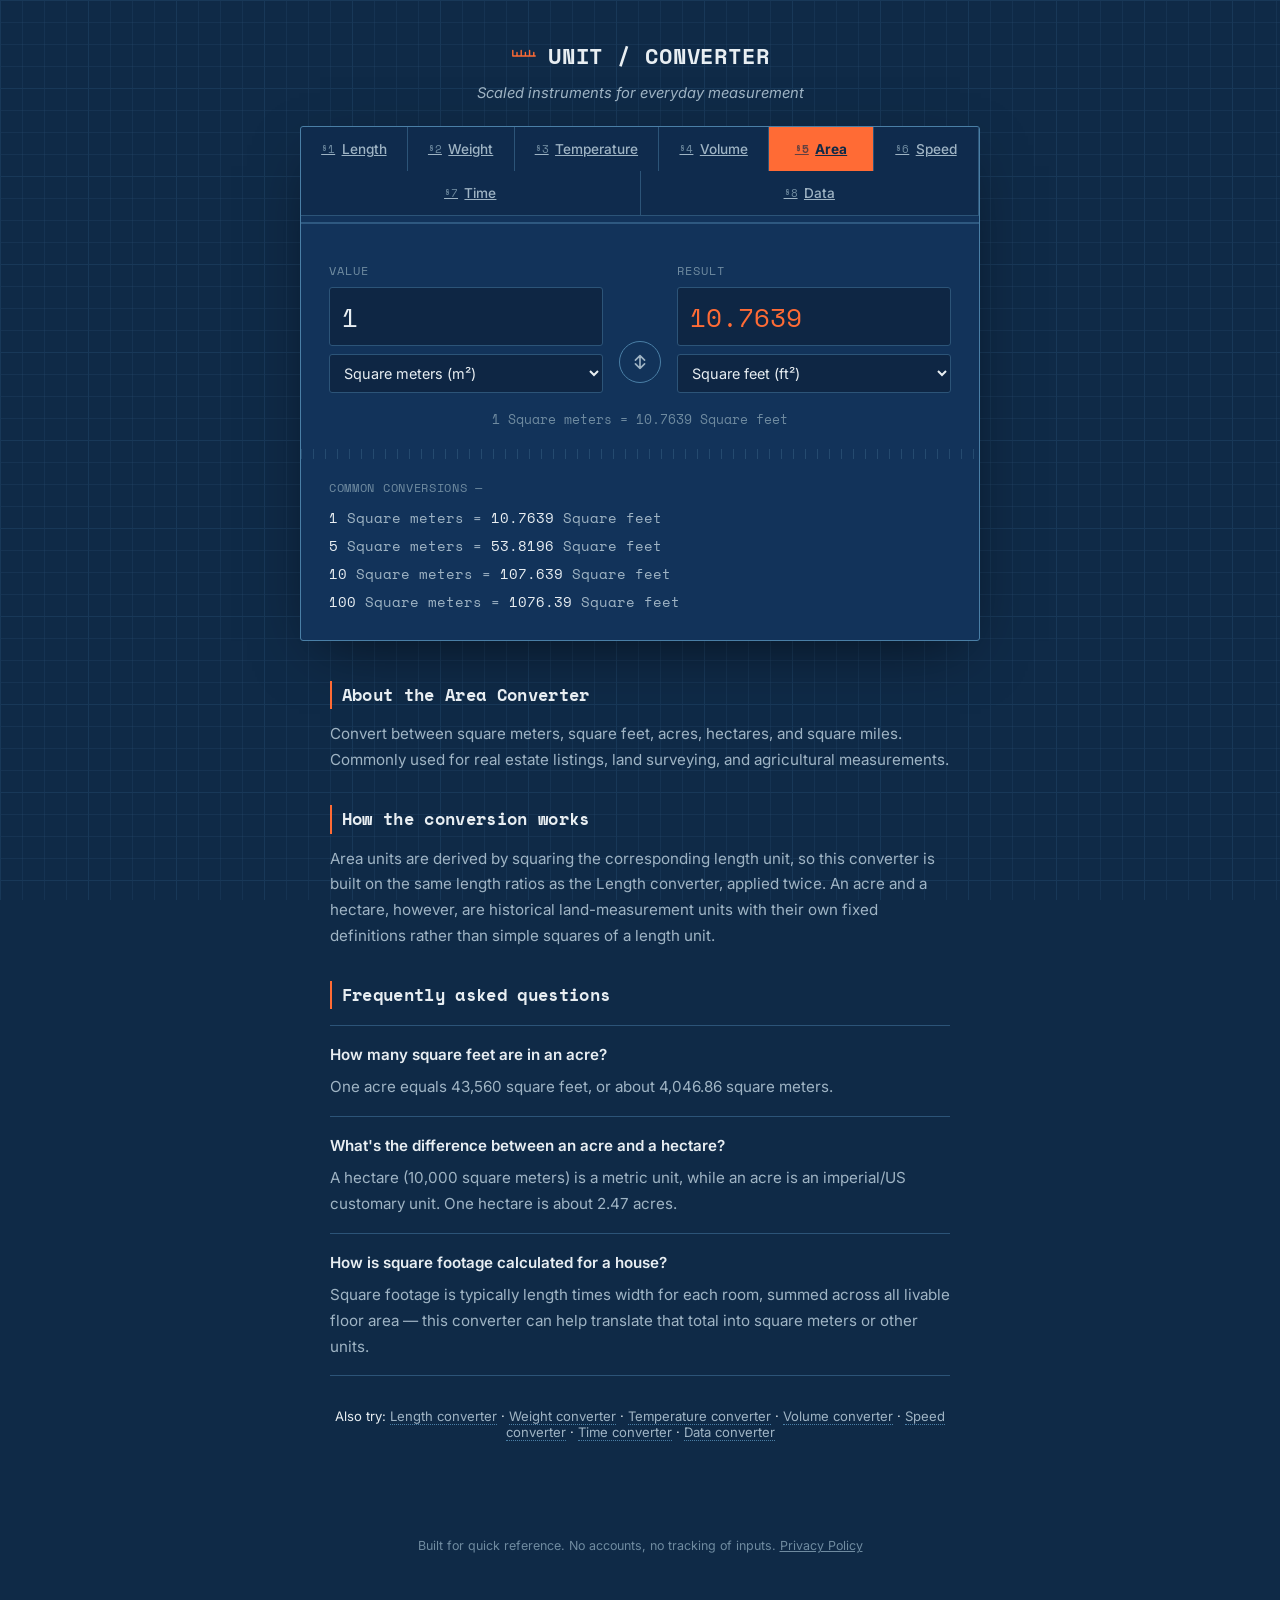
==== area.html @ 1e10d3f0 "make the site SEO friendly" ====
<!DOCTYPE html>
<html lang="en">
<head>
<meta charset="UTF-8">
<meta name="viewport" content="width=device-width, initial-scale=1.0">
<title>Area Converter — Square Meters, Acres, Hectares, Sq Ft</title>
<meta name="description" content="Convert area between square meters, square feet, acres, hectares, and square miles. Free instant area converter for real estate and land measurement.">
<link rel="preconnect" href="https://fonts.googleapis.com">
<link rel="preconnect" href="https://fonts.gstatic.com" crossorigin>
<link href="https://fonts.googleapis.com/css2?family=Space+Mono:wght@400;700&family=Inter:wght@400;500;600;700&display=swap" rel="stylesheet">
<link rel="stylesheet" href="style.css">
</head>
<body data-category="area">

<div class="grid-backdrop" aria-hidden="true"></div>

<header class="site-header">
  <div class="header-inner">
    <a href="index.html" class="wordmark" style="text-decoration:none;">
      <span class="wordmark-icon" aria-hidden="true">
        <svg viewBox="0 0 40 40" width="28" height="28">
          <path d="M4 20 L36 20 M4 20 L4 12 M10 20 L10 15 M16 20 L16 12 M22 20 L22 15 M28 20 L28 12 M34 20 L34 15" stroke="currentColor" stroke-width="2" fill="none" stroke-linecap="round"/>
        </svg>
      </span>
      <span>UNIT&nbsp;/&nbsp;CONVERTER</span>
    </a>
    <p class="header-tagline">Scaled instruments for everyday measurement</p>
  </div>
</header>

<main>
  <section class="converter-card" aria-labelledby="converter-heading">

    <nav class="category-rail" aria-label="Measurement category">
      <a class="cat-btn" href="index.html" data-category="length" aria-pressed="false">
        <span class="cat-index">§1</span> Length
      </a>
      <a class="cat-btn" href="weight.html" data-category="weight" aria-pressed="false">
        <span class="cat-index">§2</span> Weight
      </a>
      <a class="cat-btn" href="temperature.html" data-category="temperature" aria-pressed="false">
        <span class="cat-index">§3</span> Temperature
      </a>
      <a class="cat-btn" href="volume.html" data-category="volume" aria-pressed="false">
        <span class="cat-index">§4</span> Volume
      </a>
      <a class="cat-btn active" href="area.html" data-category="area" aria-pressed="true">
        <span class="cat-index">§5</span> Area
      </a>
      <a class="cat-btn" href="speed.html" data-category="speed" aria-pressed="false">
        <span class="cat-index">§6</span> Speed
      </a>
      <a class="cat-btn" href="time.html" data-category="time" aria-pressed="false">
        <span class="cat-index">§7</span> Time
      </a>
      <a class="cat-btn" href="data.html" data-category="data" aria-pressed="false">
        <span class="cat-index">§8</span> Data
      </a>
    </nav>

    <h1 id="converter-heading" class="sr-only">Area Converter</h1>

    <div class="ruler-divider" aria-hidden="true">
      <svg width="100%" height="14" preserveAspectRatio="none">
        <line x1="0" y1="7" x2="100%" y2="7" stroke="currentColor" stroke-width="1"/>
      </svg>
    </div>

    <div class="convert-panel">
      <div class="field-block">
        <label for="from-value">Value</label>
        <input type="number" id="from-value" inputmode="decimal" value="1" autocomplete="off">
        <select id="from-unit" aria-label="Convert from unit"></select>
      </div>

      <button id="swap-btn" class="swap-btn" aria-label="Swap units" title="Swap units">
        <svg viewBox="0 0 24 24" width="22" height="22">
          <path d="M7 10 L12 5 L17 10 M12 5.5 L12 19 M17 14 L12 19 L7 14 M12 18.5 L12 5" stroke="currentColor" stroke-width="1.8" fill="none" stroke-linecap="round" stroke-linejoin="round"/>
        </svg>
      </button>

      <div class="field-block">
        <label for="to-value">Result</label>
        <input type="text" id="to-value" readonly tabindex="-1">
        <select id="to-unit" aria-label="Convert to unit"></select>
      </div>
    </div>

    <p class="conversion-note" id="conversion-note" aria-live="polite"></p>

    <div class="tick-strip" aria-hidden="true"></div>

    <div class="quick-ref" id="quick-ref">
      <span class="quick-ref-label">Common conversions —</span>
      <div class="quick-ref-list" id="quick-ref-list"></div>
    </div>

  </section>

  <section class="page-content">
    <h2>About the Area Converter</h2>
    <p>Convert between square meters, square feet, acres, hectares, and square miles. Commonly used for real estate listings, land surveying, and agricultural measurements.</p>
    <h2>How the conversion works</h2>
    <p>Area units are derived by squaring the corresponding length unit, so this converter is built on the same length ratios as the Length converter, applied twice. An acre and a hectare, however, are historical land-measurement units with their own fixed definitions rather than simple squares of a length unit.</p>
    <h2>Frequently asked questions</h2>
    <dl>
      <div class="faq-item">
        <dt>How many square feet are in an acre?</dt>
        <dd>One acre equals 43,560 square feet, or about 4,046.86 square meters.</dd>
      </div>
      <div class="faq-item">
        <dt>What's the difference between an acre and a hectare?</dt>
        <dd>A hectare (10,000 square meters) is a metric unit, while an acre is an imperial/US customary unit. One hectare is about 2.47 acres.</dd>
      </div>
      <div class="faq-item">
        <dt>How is square footage calculated for a house?</dt>
        <dd>Square footage is typically length times width for each room, summed across all livable floor area — this converter can help translate that total into square meters or other units.</dd>
      </div>
    </dl>
  </section>

  <section class="site-nav-footer">
    <p>Also try: <a href="index.html">Length converter</a> · <a href="weight.html">Weight converter</a> · <a href="temperature.html">Temperature converter</a> · <a href="volume.html">Volume converter</a> · <a href="speed.html">Speed converter</a> · <a href="time.html">Time converter</a> · <a href="data.html">Data converter</a></p>
  </section>
</main>

<footer class="site-footer">
  <p>Built for quick reference. No accounts, no tracking of inputs. <a href="privacy-policy.html" style="color:inherit;">Privacy Policy</a></p>
</footer>

<script src="script.js"></script>
</body>
</html>
---- style.css ----
:root {
  --navy-deep: #0f2a47;
  --navy-panel: #12335a;
  --blue-line: #4a7fa6;
  --blue-line-dim: #2c5478;
  --accent: #ff6b35;
  --paper: #e8eef2;
  --paper-dim: #9fb4c4;
  --paper-faint: #6f8ba0;

  --font-display: 'Space Mono', 'Courier New', monospace;
  --font-body: 'Inter', -apple-system, sans-serif;

  --radius: 3px;
}

* { box-sizing: border-box; }

html { scroll-behavior: smooth; }

body {
  margin: 0;
  min-height: 100vh;
  background: var(--navy-deep);
  color: var(--paper);
  font-family: var(--font-body);
  position: relative;
  overflow-x: hidden;
}

.sr-only {
  position: absolute;
  width: 1px; height: 1px;
  padding: 0; margin: -1px;
  overflow: hidden;
  clip: rect(0,0,0,0);
  white-space: nowrap;
  border: 0;
}

/* Blueprint grid backdrop */
.grid-backdrop {
  position: fixed;
  inset: 0;
  z-index: 0;
  pointer-events: none;
  background-image:
    linear-gradient(var(--blue-line-dim) 1px, transparent 1px),
    linear-gradient(90deg, var(--blue-line-dim) 1px, transparent 1px),
    linear-gradient(rgba(74,127,166,0.35) 1px, transparent 1px),
    linear-gradient(90deg, rgba(74,127,166,0.35) 1px, transparent 1px);
  background-size: 88px 88px, 88px 88px, 22px 22px, 22px 22px;
  opacity: 0.35;
}

.site-header {
  position: relative;
  z-index: 1;
  padding: 2.5rem 1.5rem 1.5rem;
  text-align: center;
}

.header-inner {
  max-width: 720px;
  margin: 0 auto;
}

.wordmark {
  display: inline-flex;
  align-items: center;
  gap: 0.6rem;
  font-family: var(--font-display);
  font-weight: 700;
  font-size: 1.35rem;
  letter-spacing: 0.04em;
  color: var(--paper);
}

.wordmark-icon {
  color: var(--accent);
  display: inline-flex;
}

.header-tagline {
  margin: 0.6rem 0 0;
  color: var(--paper-dim);
  font-size: 0.92rem;
  font-style: italic;
}

main {
  position: relative;
  z-index: 1;
  max-width: 720px;
  margin: 0 auto;
  padding: 0 1.25rem 3rem;
}

.converter-card {
  background: var(--navy-panel);
  border: 1px solid var(--blue-line);
  border-radius: var(--radius);
  padding: 0;
  box-shadow: 0 20px 60px -20px rgba(0,0,0,0.6);
  overflow: hidden;
}

/* Category rail styled like instrument selector switches */
.category-rail {
  display: flex;
  flex-wrap: wrap;
  border-bottom: 1px solid var(--blue-line-dim);
  background: rgba(0,0,0,0.15);
}

.cat-btn {
  flex: 1 1 auto;
  min-width: 105px;
  background: transparent;
  border: none;
  border-right: 1px solid var(--blue-line-dim);
  color: var(--paper-dim);
  font-family: var(--font-body);
  font-weight: 500;
  font-size: 0.85rem;
  padding: 0.85rem 0.75rem;
  cursor: pointer;
  display: flex;
  align-items: center;
  justify-content: center;
  gap: 0.4rem;
  transition: background 0.15s ease, color 0.15s ease;
}

.cat-index {
  font-family: var(--font-display);
  font-size: 0.7rem;
  color: var(--paper-faint);
}

.cat-btn:hover {
  background: rgba(74,127,166,0.15);
  color: var(--paper);
}

.cat-btn.active {
  background: var(--accent);
  color: var(--navy-deep);
  font-weight: 700;
}

.cat-btn.active .cat-index {
  color: var(--navy-deep);
  opacity: 0.65;
}

.cat-btn:focus-visible,
.swap-btn:focus-visible,
select:focus-visible,
input:focus-visible {
  outline: 2px solid var(--accent);
  outline-offset: 2px;
}

.ruler-divider {
  color: var(--blue-line);
  line-height: 0;
}

.convert-panel {
  display: grid;
  grid-template-columns: 1fr auto 1fr;
  align-items: end;
  gap: 1rem;
  padding: 2rem 1.75rem 1rem;
}

.field-block {
  display: flex;
  flex-direction: column;
  gap: 0.5rem;
}

.field-block label {
  font-family: var(--font-display);
  font-size: 0.72rem;
  letter-spacing: 0.08em;
  text-transform: uppercase;
  color: var(--paper-faint);
}

.field-block input {
  background: rgba(0,0,0,0.25);
  border: 1px solid var(--blue-line-dim);
  border-radius: var(--radius);
  color: var(--paper);
  font-family: var(--font-display);
  font-size: 1.6rem;
  padding: 0.6rem 0.75rem;
  width: 100%;
  transition: border-color 0.15s ease;
}

.field-block input:focus {
  border-color: var(--accent);
}

.field-block input[readonly] {
  color: var(--accent);
  cursor: default;
}

.field-block select {
  background: rgba(0,0,0,0.25);
  border: 1px solid var(--blue-line-dim);
  border-radius: var(--radius);
  color: var(--paper);
  font-family: var(--font-body);
  font-size: 0.9rem;
  padding: 0.55rem 0.6rem;
  width: 100%;
  cursor: pointer;
}

.swap-btn {
  background: transparent;
  border: 1px solid var(--blue-line);
  border-radius: 50%;
  width: 42px;
  height: 42px;
  display: flex;
  align-items: center;
  justify-content: center;
  color: var(--paper-dim);
  cursor: pointer;
  margin-bottom: 0.6rem;
  transition: transform 0.2s ease, color 0.15s ease, border-color 0.15s ease;
}

.swap-btn:hover {
  color: var(--accent);
  border-color: var(--accent);
  transform: rotate(180deg);
}

.conversion-note {
  text-align: center;
  color: var(--paper-faint);
  font-size: 0.82rem;
  font-family: var(--font-display);
  margin: 0 0 1.25rem;
  min-height: 1.2em;
}

.tick-strip {
  height: 10px;
  background-image: repeating-linear-gradient(
    90deg,
    var(--blue-line-dim),
    var(--blue-line-dim) 1px,
    transparent 1px,
    transparent 12px
  );
  opacity: 0.7;
}

.quick-ref {
  padding: 1.25rem 1.75rem 1.75rem;
}

.quick-ref-label {
  font-family: var(--font-display);
  font-size: 0.72rem;
  letter-spacing: 0.06em;
  text-transform: uppercase;
  color: var(--paper-faint);
  display: block;
  margin-bottom: 0.75rem;
}

.quick-ref-list {
  display: flex;
  flex-wrap: wrap;
  gap: 0.5rem 1.5rem;
}

.quick-ref-item {
  font-family: var(--font-display);
  font-size: 0.85rem;
  color: var(--paper-dim);
}

.quick-ref-item strong {
  color: var(--paper);
  font-weight: 400;
}

.about-blurb {
  max-width: 560px;
  margin: 2rem auto 0;
  text-align: center;
}

.about-blurb p {
  color: var(--paper-faint);
  font-size: 0.85rem;
  line-height: 1.6;
}

.site-footer {
  position: relative;
  z-index: 1;
  text-align: center;
  padding: 1.5rem 1rem 2.5rem;
  color: var(--paper-faint);
  font-size: 0.78rem;
}

@media (max-width: 560px) {
  .convert-panel {
    grid-template-columns: 1fr;
    justify-items: stretch;
  }
  .swap-btn {
    justify-self: center;
    transform: rotate(90deg);
    margin: 0.25rem 0;
  }
  .swap-btn:hover {
    transform: rotate(270deg);
  }
  .cat-btn {
    min-width: 80px;
    font-size: 0.78rem;
    padding: 0.7rem 0.4rem;
  }
}

@media (prefers-reduced-motion: reduce) {
  .swap-btn, html { transition: none; scroll-behavior: auto; }
  .swap-btn:hover { transform: none; }
}

/* SEO content block below the converter card */
.page-content {
  max-width: 620px;
  margin: 2.5rem auto 0;
  color: var(--paper-dim);
  font-size: 0.95rem;
  line-height: 1.7;
}

.page-content h2 {
  font-family: var(--font-display);
  font-size: 1.05rem;
  color: var(--paper);
  letter-spacing: 0.02em;
  margin: 2rem 0 0.75rem;
  border-left: 2px solid var(--accent);
  padding-left: 0.6rem;
}

.page-content h2:first-child {
  margin-top: 0;
}

.page-content p {
  margin: 0 0 1rem;
}

.faq-item {
  border-top: 1px solid var(--blue-line-dim);
  padding: 1rem 0;
}

.faq-item:last-child {
  border-bottom: 1px solid var(--blue-line-dim);
}

.faq-item dt {
  font-weight: 600;
  color: var(--paper);
  margin-bottom: 0.4rem;
}

.faq-item dd {
  margin: 0;
  color: var(--paper-dim);
}

.site-nav-footer {
  max-width: 620px;
  margin: 2rem auto 0;
  text-align: center;
  font-size: 0.82rem;
}

.site-nav-footer a {
  color: var(--paper-dim);
  text-decoration: none;
  border-bottom: 1px dotted var(--blue-line);
}

.site-nav-footer a:hover {
  color: var(--accent);
  border-color: var(--accent);
}
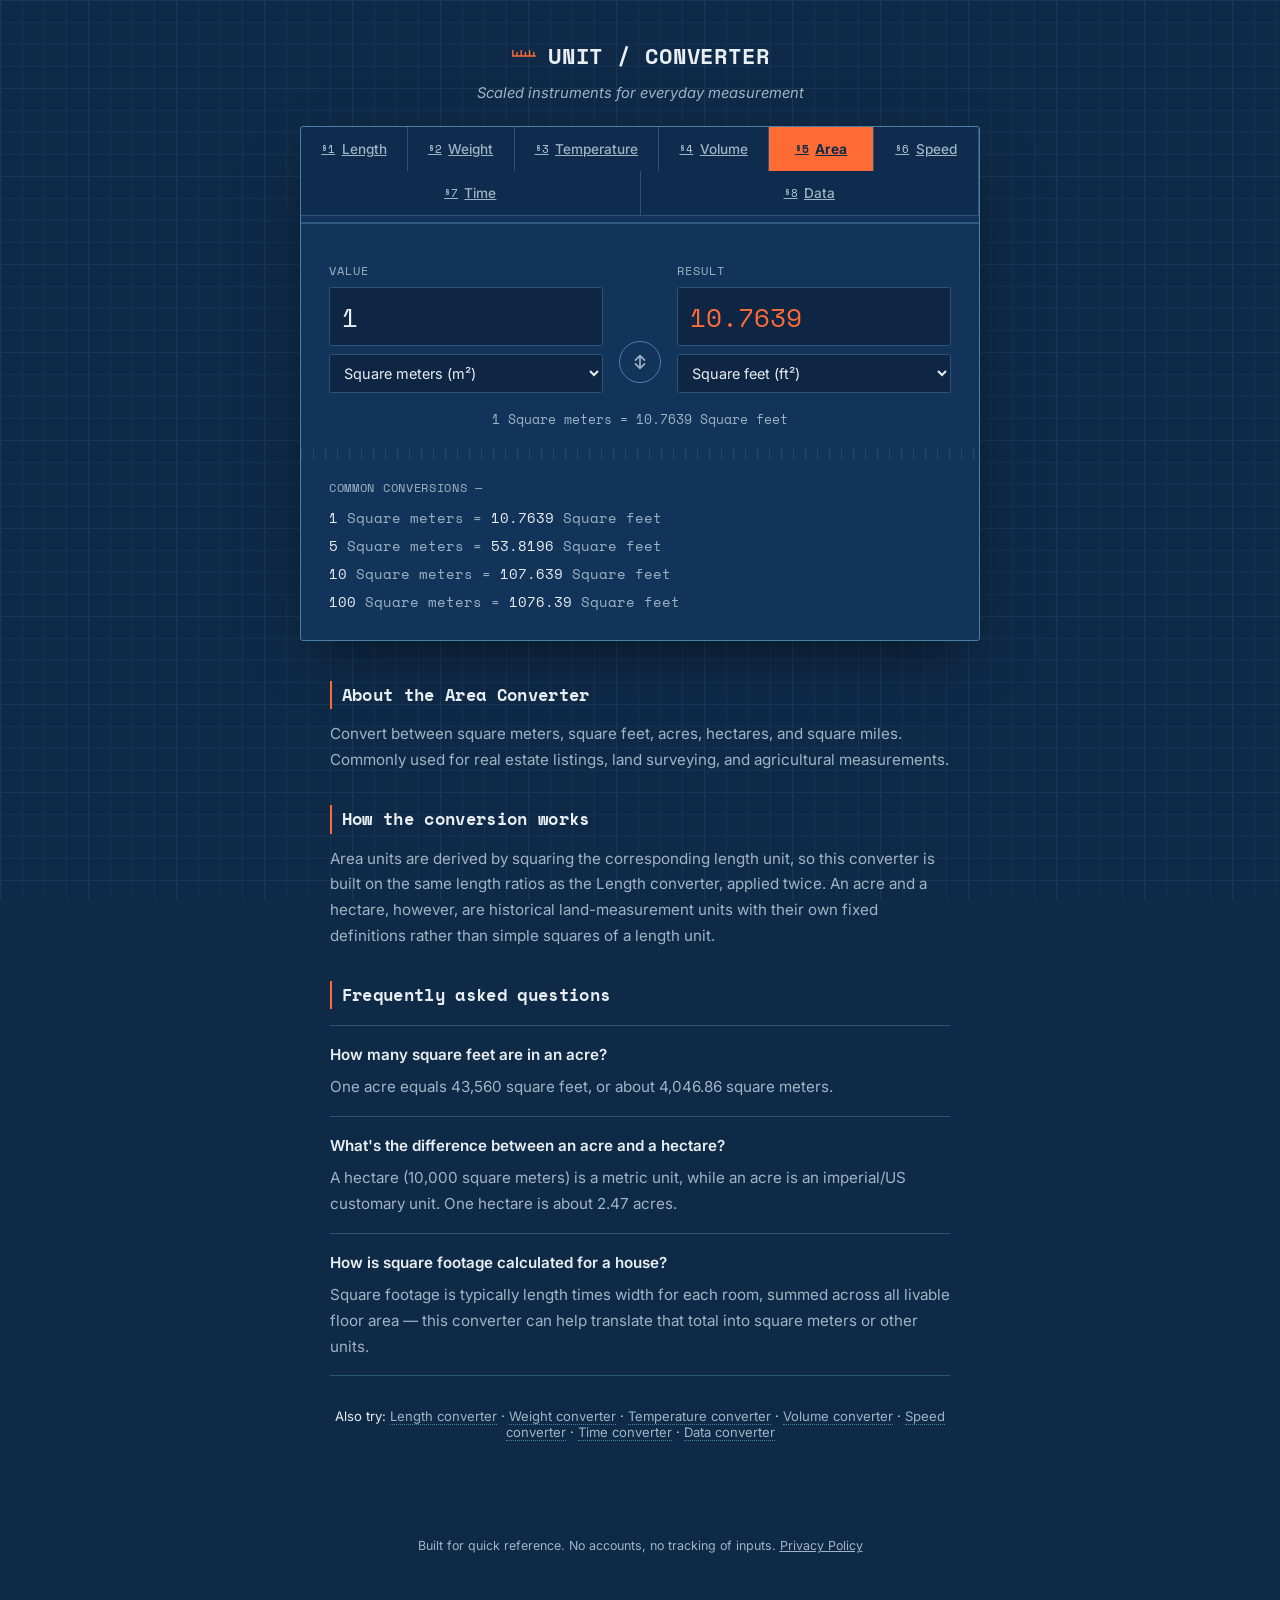
==== commit 81164e7d: "Add favicon, analytics, and fix accessibility issues - Add favicon.ico, apple-touch-icon, and PWA ic" ====
--- a/area.html
+++ b/area.html
@@ -8,6 +8,10 @@
 <link rel="preconnect" href="https://fonts.googleapis.com">
 <link rel="preconnect" href="https://fonts.gstatic.com" crossorigin>
 <link href="https://fonts.googleapis.com/css2?family=Space+Mono:wght@400;700&family=Inter:wght@400;500;600;700&display=swap" rel="stylesheet">
+<link rel="icon" href="favicon.ico" sizes="any">
+<link rel="icon" href="icon-192.png" type="image/png" sizes="192x192">
+<link rel="apple-touch-icon" href="apple-touch-icon.png">
+<link rel="manifest" href="site.webmanifest">
 <link rel="stylesheet" href="style.css">
 </head>
 <body data-category="area">
@@ -32,28 +36,28 @@
   <section class="converter-card" aria-labelledby="converter-heading">
 
     <nav class="category-rail" aria-label="Measurement category">
-      <a class="cat-btn" href="index.html" data-category="length" aria-pressed="false">
+      <a class="cat-btn" href="index.html" data-category="length">
         <span class="cat-index">§1</span> Length
       </a>
-      <a class="cat-btn" href="weight.html" data-category="weight" aria-pressed="false">
+      <a class="cat-btn" href="weight.html" data-category="weight">
         <span class="cat-index">§2</span> Weight
       </a>
-      <a class="cat-btn" href="temperature.html" data-category="temperature" aria-pressed="false">
+      <a class="cat-btn" href="temperature.html" data-category="temperature">
         <span class="cat-index">§3</span> Temperature
       </a>
-      <a class="cat-btn" href="volume.html" data-category="volume" aria-pressed="false">
+      <a class="cat-btn" href="volume.html" data-category="volume">
         <span class="cat-index">§4</span> Volume
       </a>
-      <a class="cat-btn active" href="area.html" data-category="area" aria-pressed="true">
+      <a class="cat-btn active" href="area.html" data-category="area" aria-current="page">
         <span class="cat-index">§5</span> Area
       </a>
-      <a class="cat-btn" href="speed.html" data-category="speed" aria-pressed="false">
+      <a class="cat-btn" href="speed.html" data-category="speed">
         <span class="cat-index">§6</span> Speed
       </a>
-      <a class="cat-btn" href="time.html" data-category="time" aria-pressed="false">
+      <a class="cat-btn" href="time.html" data-category="time">
         <span class="cat-index">§7</span> Time
       </a>
-      <a class="cat-btn" href="data.html" data-category="data" aria-pressed="false">
+      <a class="cat-btn" href="data.html" data-category="data">
         <span class="cat-index">§8</span> Data
       </a>
     </nav>
@@ -129,5 +133,6 @@
 </footer>
 
 <script src="script.js"></script>
+<!-- Cloudflare Web Analytics --><script defer src='https://static.cloudflareinsights.com/beacon.min.js' data-cf-beacon='{"token": "84f4fa8cfd2f42af953f7a7c15055099"}'></script><!-- End Cloudflare Web Analytics -->
 </body>
 </html>
--- a/style.css
+++ b/style.css
@@ -6,7 +6,7 @@
   --accent: #ff6b35;
   --paper: #e8eef2;
   --paper-dim: #9fb4c4;
-  --paper-faint: #6f8ba0;
+  --paper-faint: #9fb4c4;
 
   --font-display: 'Space Mono', 'Courier New', monospace;
   --font-body: 'Inter', -apple-system, sans-serif;
@@ -135,7 +135,7 @@
 .cat-index {
   font-family: var(--font-display);
   font-size: 0.7rem;
-  color: var(--paper-faint);
+  color: #b9cbd8;
 }
 
 .cat-btn:hover {
@@ -151,7 +151,7 @@
 
 .cat-btn.active .cat-index {
   color: var(--navy-deep);
-  opacity: 0.65;
+  opacity: 1;
 }
 
 .cat-btn:focus-visible,
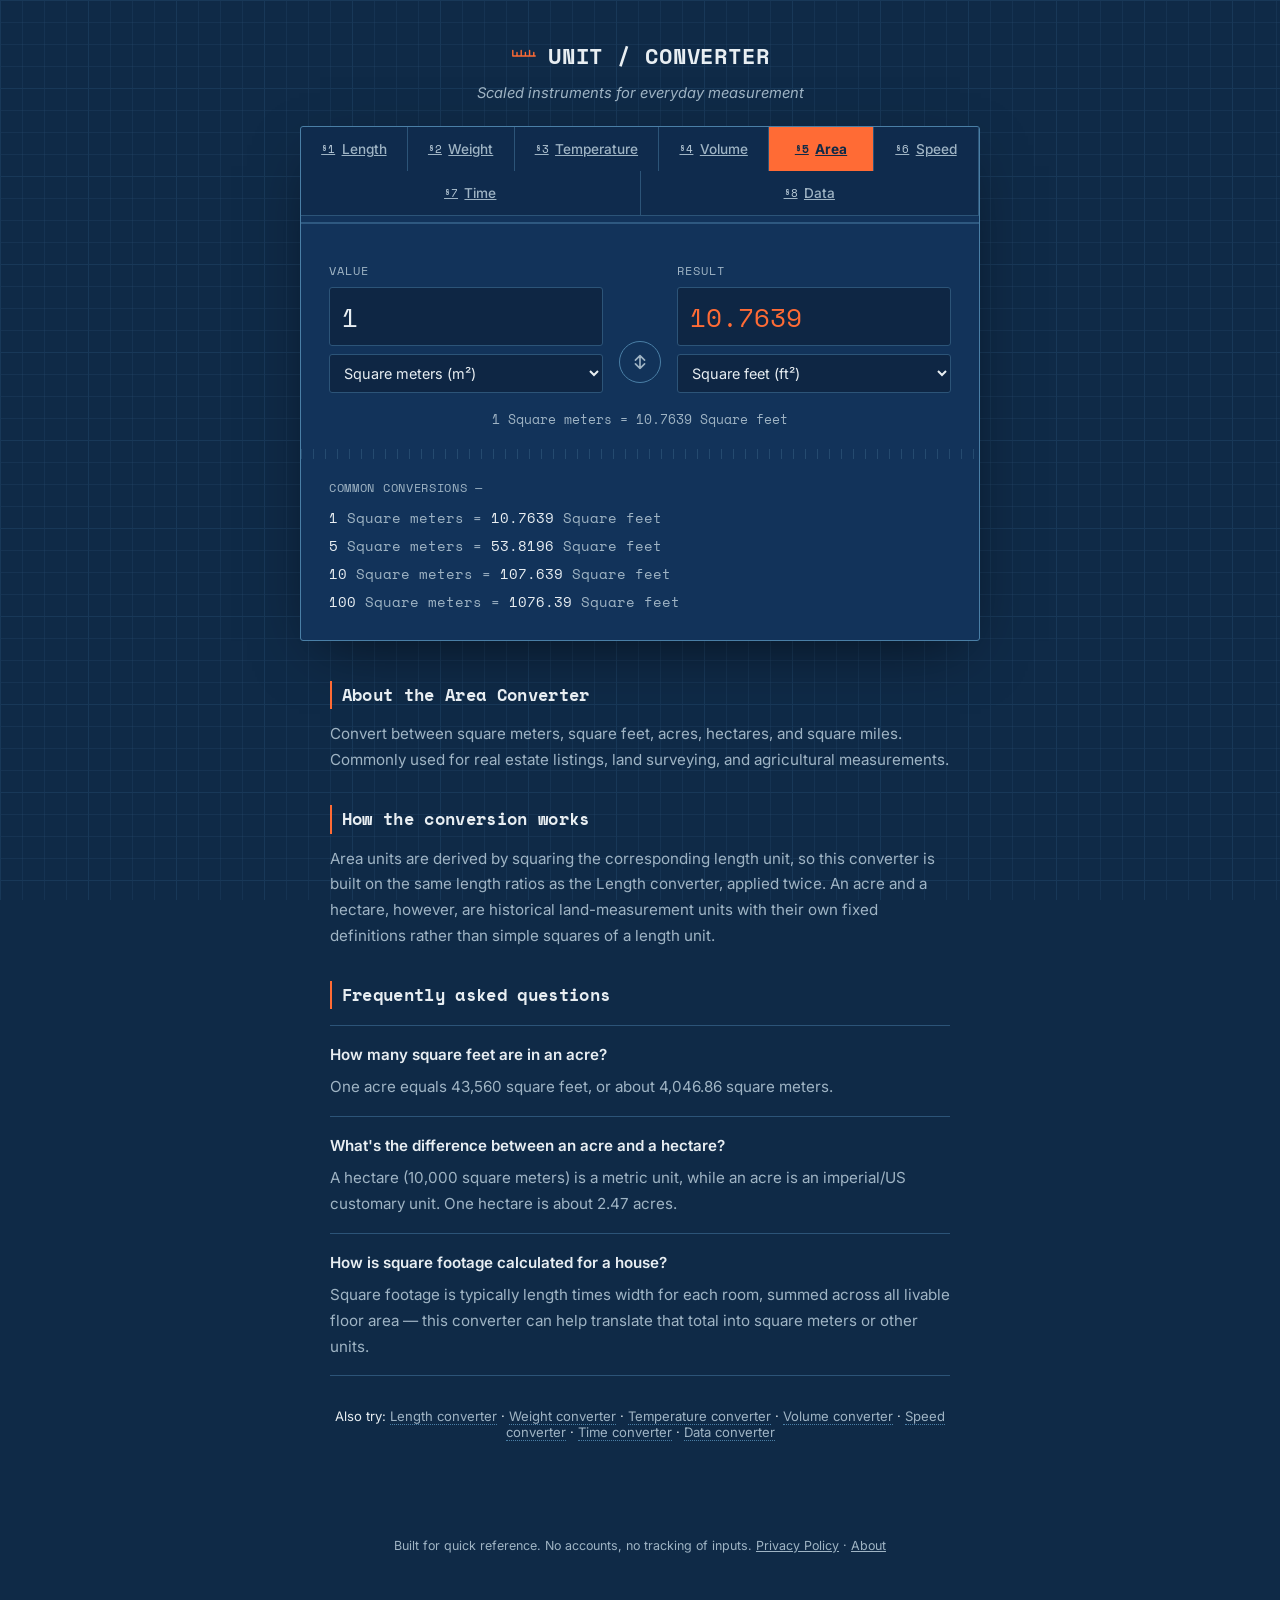
==== commit 51fa51ea: "add an about page" ====
--- a/area.html
+++ b/area.html
@@ -129,7 +129,7 @@
 </main>
 
 <footer class="site-footer">
-  <p>Built for quick reference. No accounts, no tracking of inputs. <a href="privacy-policy.html" style="color:inherit;">Privacy Policy</a></p>
+  <p>Built for quick reference. No accounts, no tracking of inputs. <a href="privacy-policy.html" style="color:inherit;">Privacy Policy</a> · <a href="about.html" style="color:inherit;">About</a></p>
 </footer>
 
 <script src="script.js"></script>
